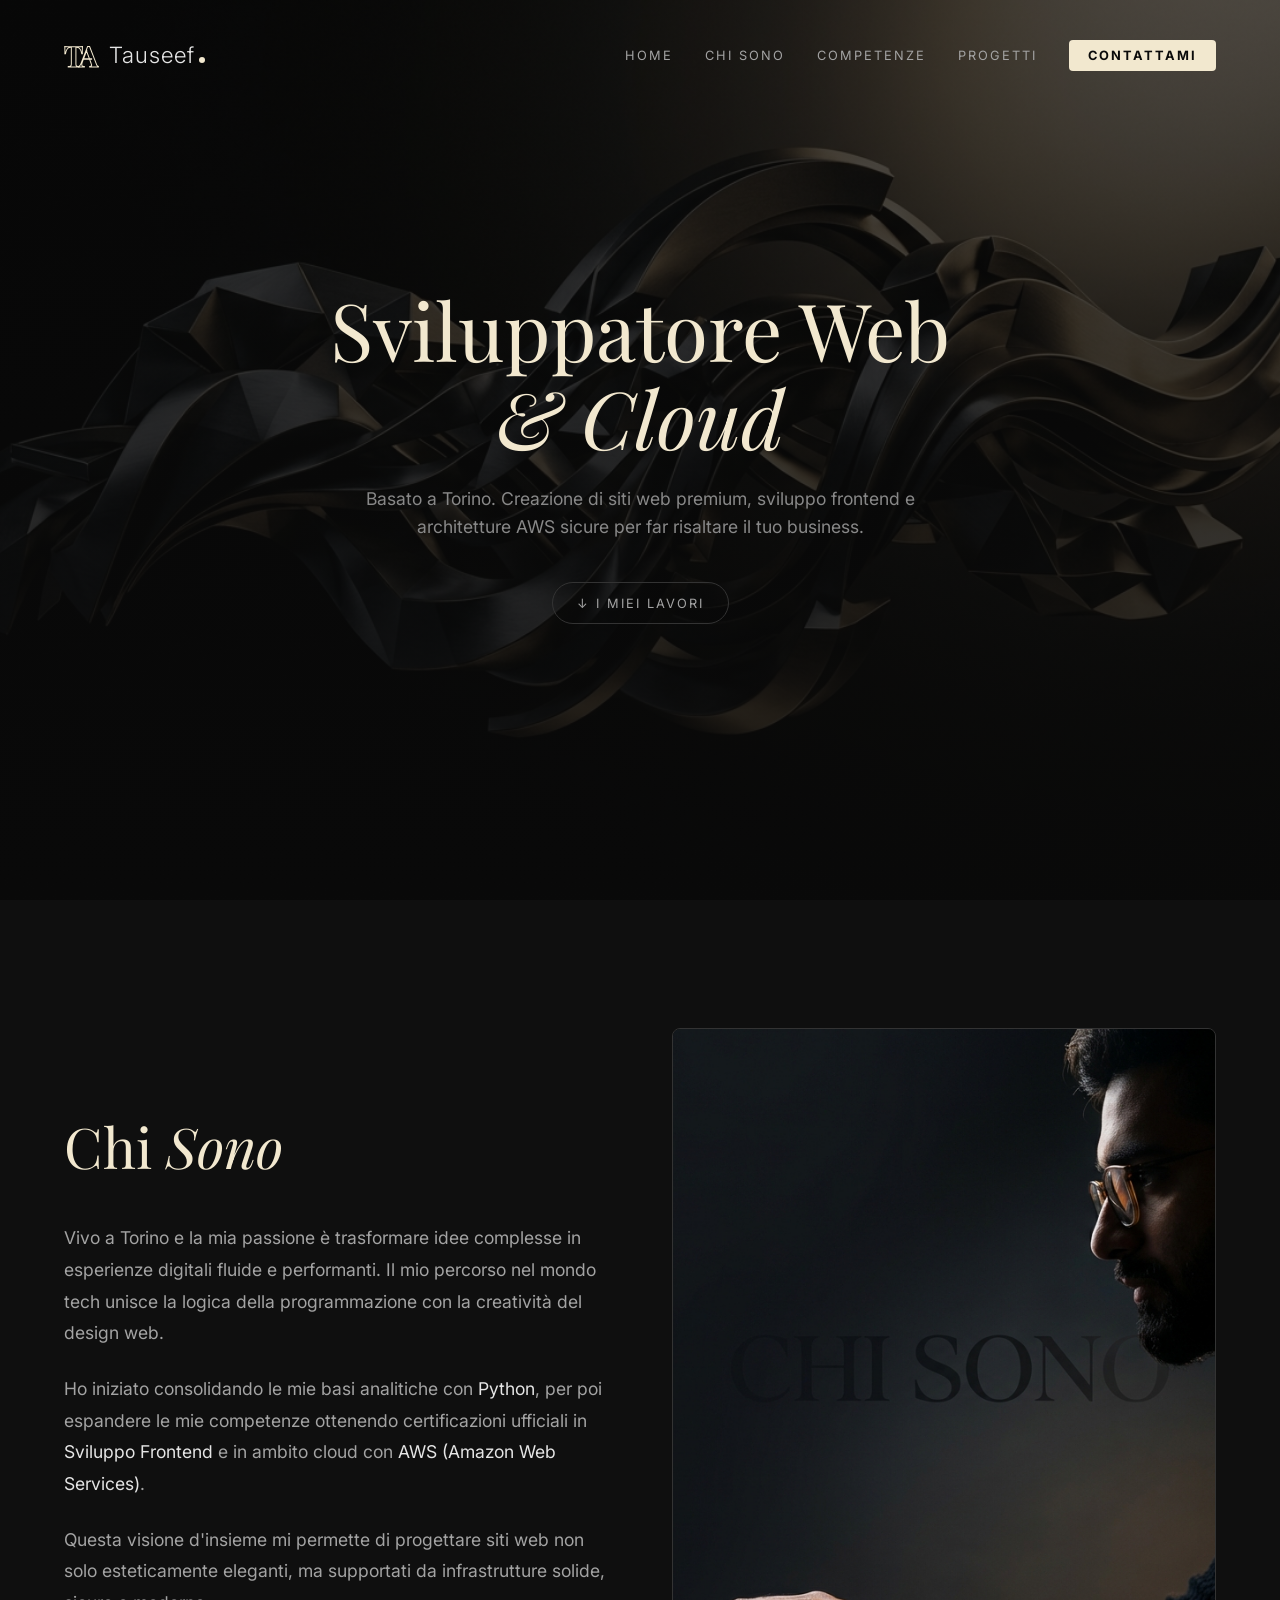
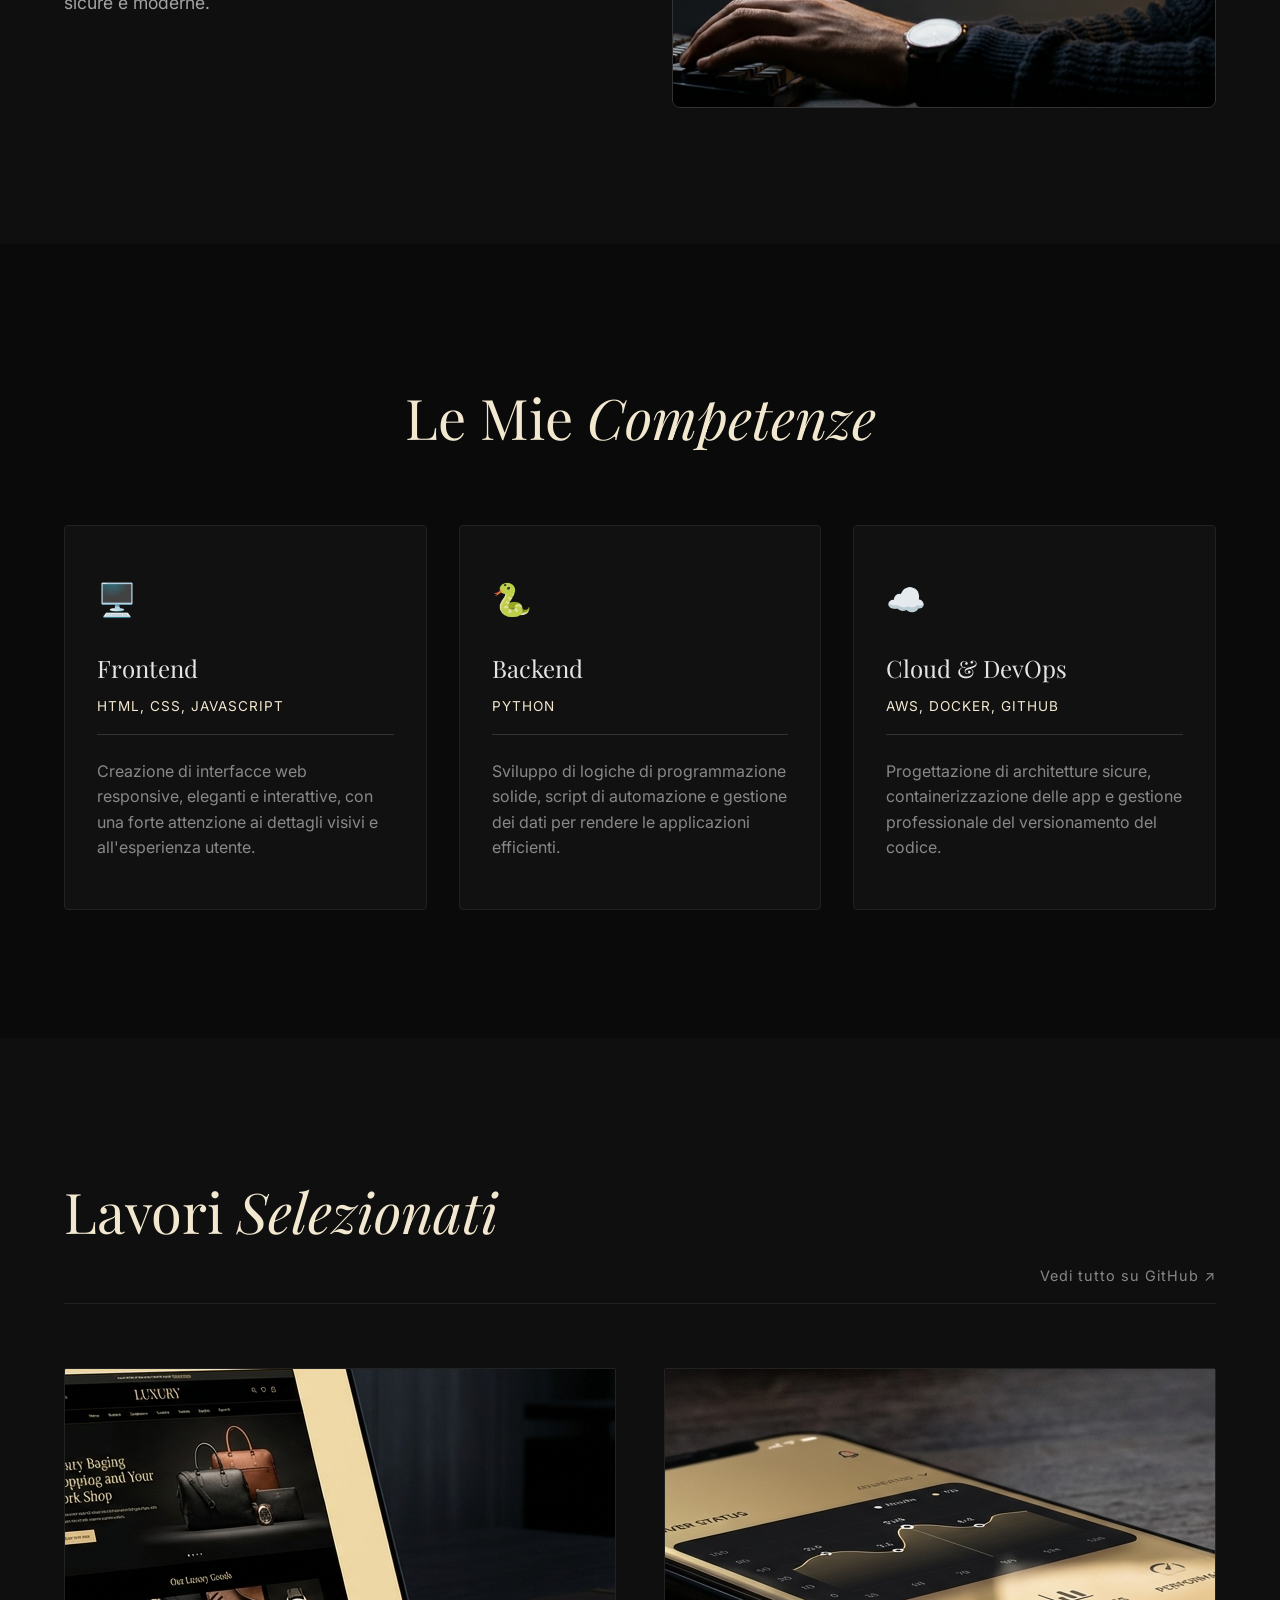
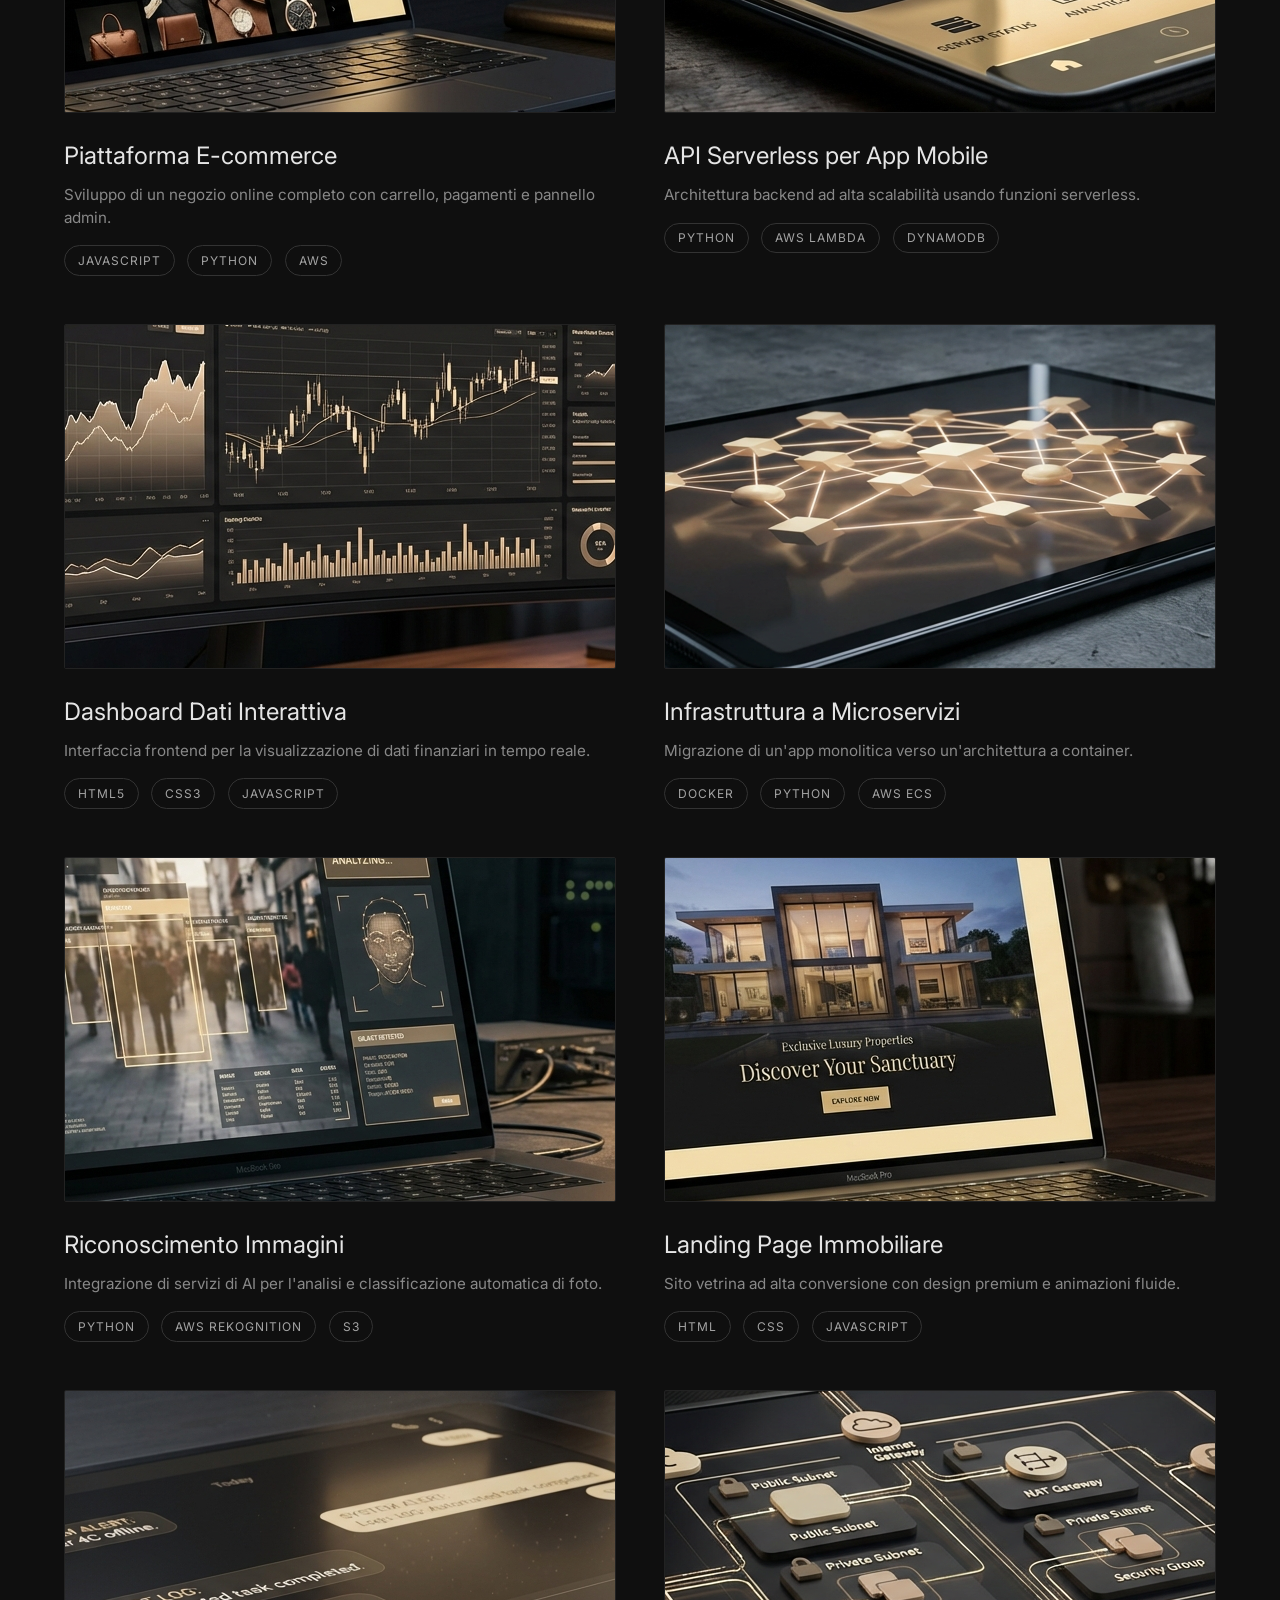
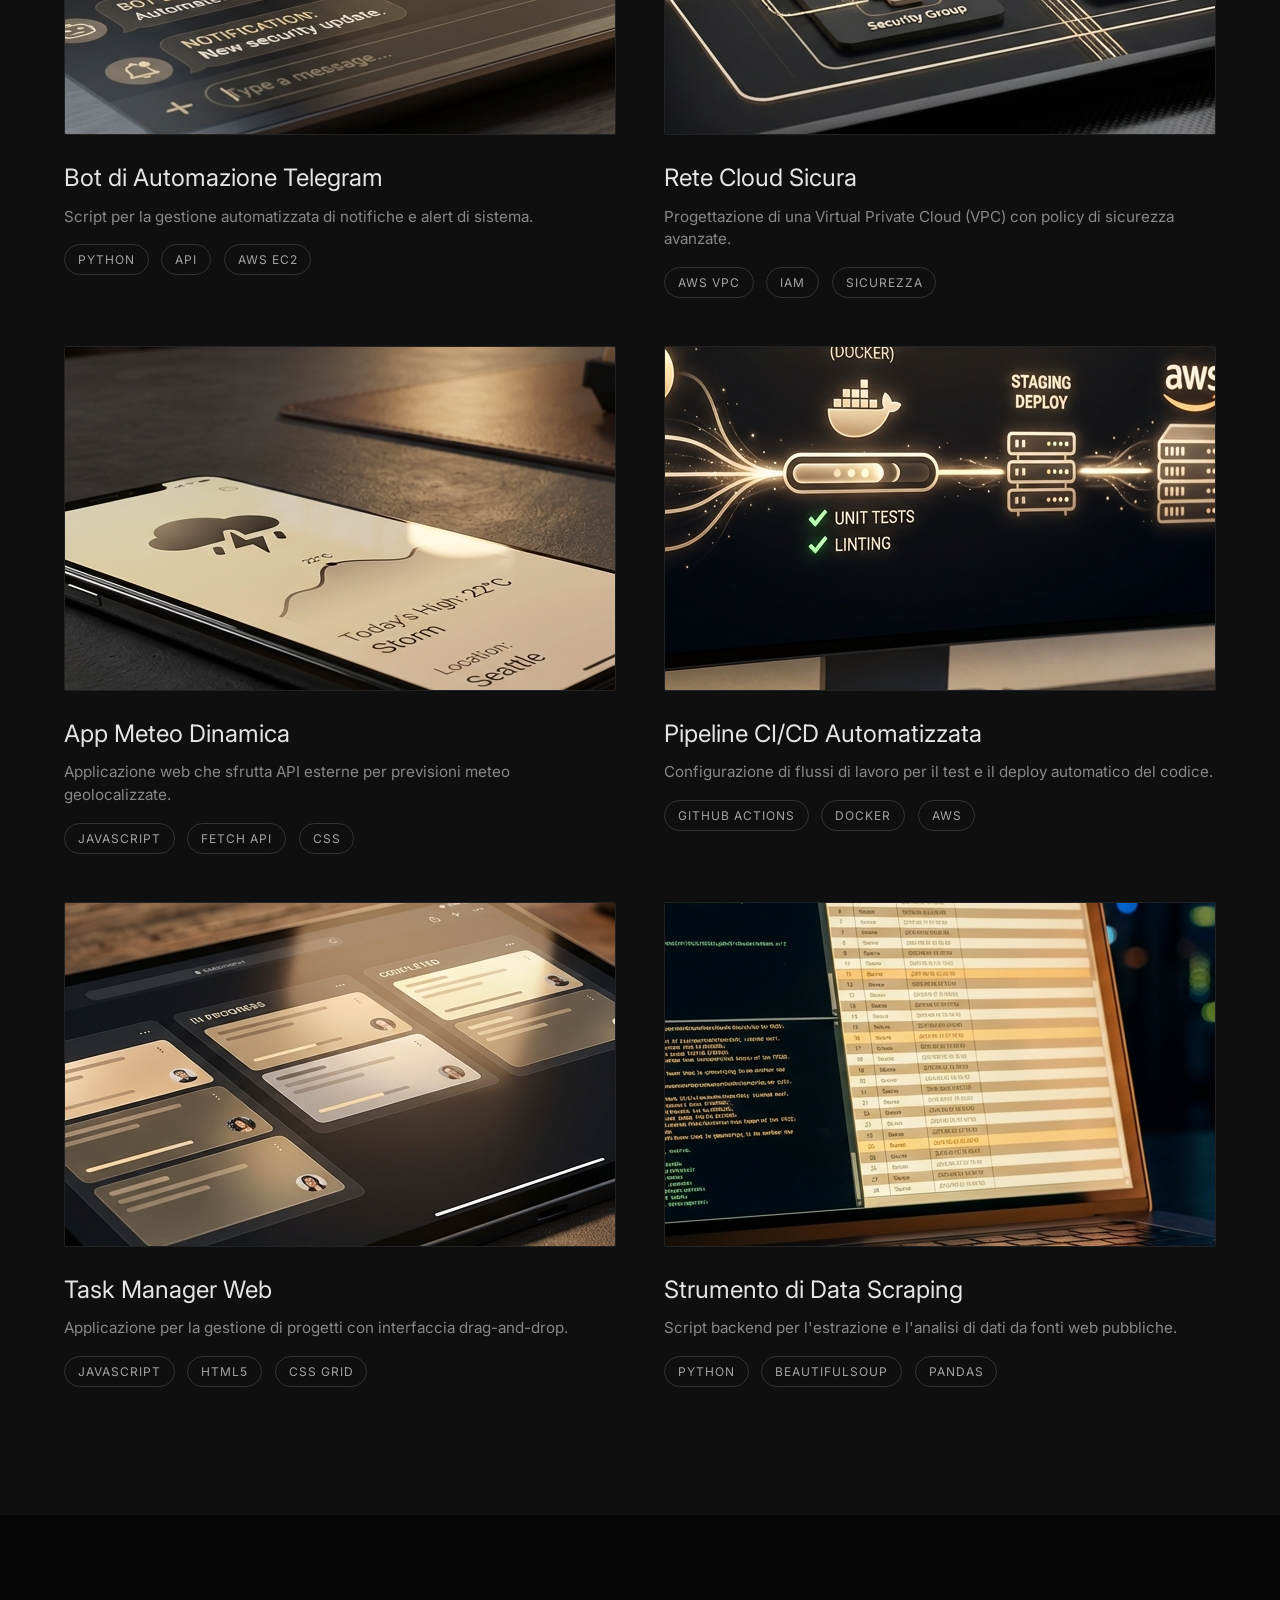
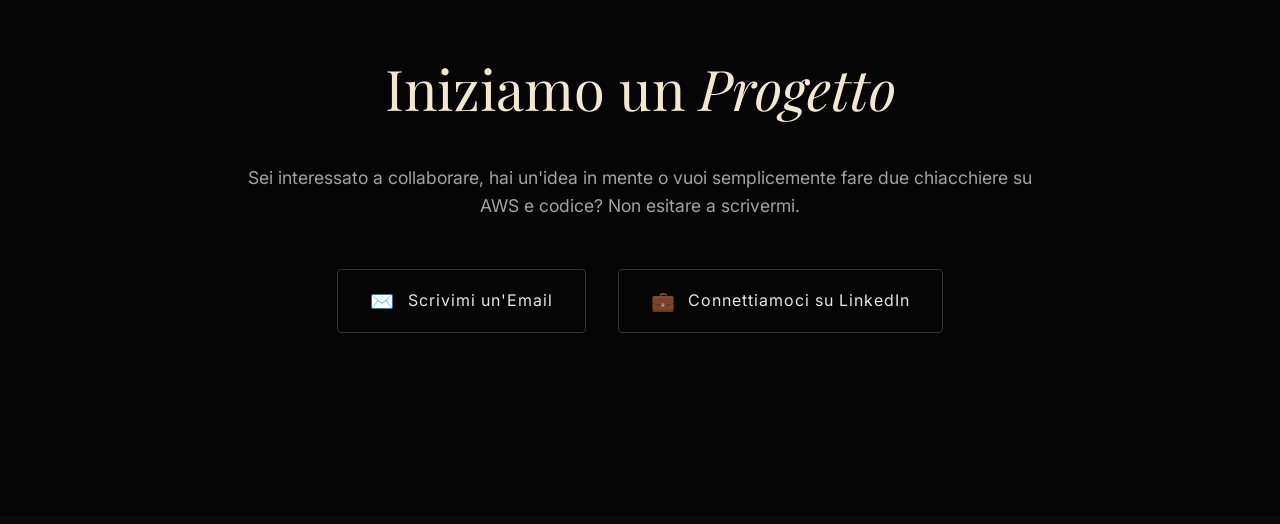
==== index.html @ 71647215 "first commit" ====
<!DOCTYPE html>
<html lang="it">

<head>
    <meta charset="UTF-8">
    <meta name="viewport" content="width=device-width, initial-scale=1.0">
    <title>Portfolio Web & Cloud</title>
    <link
        href="https://fonts.googleapis.com/css2?family=Inter:wght@300;400&family=Playfair+Display:ital,wght@0,400;1,400&display=swap"
        rel="stylesheet">
    <link rel="stylesheet" href="style.css">
</head>

<body>

    <nav class="navbar">
        <a href="#home" class="logo-container">
            <span class="logo-ta">TA</span>
            <span class="logo-name">Tauseef</span>
        </a>
        <ul class="nav-links">
            <li><a href="#home">HOME</a></li>
            <li><a href="#chi-sono">CHI SONO</a></li>
            <li><a href="#competenze">COMPETENZE</a></li>
            <li><a href="#progetti">PROGETTI</a></li>
            <li><a href="#contatti" class="btn-contact">CONTATTAMI</a></li>
        </ul>
    </nav>

    <header id="home" class="hero">
        <div class="hero-content">
            <h1 class="hero-title">Sviluppatore Web <br> <em>& Cloud</em></h1>
            <p class="hero-subtitle">
                Basato a Torino. Creazione di siti web premium, sviluppo frontend e architetture AWS sicure per far
                risaltare il tuo business.
            </p>
            <a href="#progetti" class="scroll-down">↓ I MIEI LAVORI</a>
        </div>
    </header>
    <section id="chi-sono" class="about-section">
        <div class="about-container">
            <div class="about-text reveal">
                <h2 class="section-title">Chi <em>Sono</em></h2>
                <p>
                    Vivo a Torino e la mia passione è trasformare idee complesse in esperienze digitali fluide e
                    performanti. Il mio percorso nel mondo tech unisce la logica della programmazione con la creatività
                    del design web.
                </p>
                <p>
                    Ho iniziato consolidando le mie basi analitiche con <strong>Python</strong>, per poi espandere le
                    mie competenze ottenendo certificazioni ufficiali in <strong>Sviluppo Frontend</strong> e in ambito
                    cloud con <strong>AWS (Amazon Web Services)</strong>.
                </p>
                <p>
                    Questa visione d'insieme mi permette di progettare siti web non solo esteticamente eleganti, ma
                    supportati da infrastrutture solide, sicure e moderne.
                </p>
            </div>
            <div class="about-visual reveal delay-1">
                <img src="images/chisono.jpg" alt="Il mio setup di lavoro" class="profile-image">
            </div>
        </div>
    </section>
    <section id="competenze" class="skills-section">
        <div class="skills-container">
            <h2 class="section-title reveal">Le Mie <em>Competenze</em></h2>

            <div class="skills-grid">
                <div class="skill-card reveal">
                    <div class="skill-icon">🖥️</div>
                    <h3>Frontend</h3>
                    <p>HTML, CSS, JavaScript</p>
                    <span class="skill-desc">Creazione di interfacce web responsive, eleganti e interattive, con una
                        forte attenzione ai dettagli visivi e all'esperienza utente.</span>
                </div>

                <div class="skill-card reveal delay-1">
                    <div class="skill-icon">🐍</div>
                    <h3>Backend</h3>
                    <p>Python</p>
                    <span class="skill-desc">Sviluppo di logiche di programmazione solide, script di automazione e
                        gestione dei dati per rendere le applicazioni efficienti.</span>
                </div>

                <div class="skill-card reveal delay-2">
                    <div class="skill-icon">☁️</div>
                    <h3>Cloud & DevOps</h3>
                    <p>AWS, Docker, GitHub</p>
                    <span class="skill-desc">Progettazione di architetture sicure, containerizzazione delle app e
                        gestione professionale del versionamento del codice.</span>
                </div>
            </div>
        </div>
    </section>
    <section id="progetti" class="projects-section">
        <div class="projects-container">
            <div class="projects-header reveal">
                <h2 class="section-title">Lavori <em>Selezionati</em></h2>
                <a href="https://github.com/tuo-profilo" target="_blank" class="github-link">Vedi tutto su GitHub ↗</a>
            </div>

            <div class="projects-grid">

                <div class="project-card reveal">
                    <div class="project-image">
                        <img src="images/ecomerece.jpg" alt="Piattaforma E-commerce">
                    </div>
                    <div class="project-info">
                        <h3>Piattaforma E-commerce</h3>
                        <p>Sviluppo di un negozio online completo con carrello, pagamenti e pannello admin.</p>
                        <div class="tech-tags">
                            <span>JavaScript</span><span>Python</span><span>AWS</span>
                        </div>
                    </div>
                </div>

                <div class="project-card reveal delay-1">
                    <div class="project-image"> <img src="images/api.jpg" alt="Piattaforma API"></div>
                    <div class="project-info">
                        <h3>API Serverless per App Mobile</h3>
                        <p>Architettura backend ad alta scalabilità usando funzioni serverless.</p>
                        <div class="tech-tags">
                            <span>Python</span><span>AWS Lambda</span><span>DynamoDB</span>
                        </div>
                    </div>
                </div>

                <div class="project-card reveal">
                    <div class="project-image">
                        <img src="images/dashboard-dati.jpg" alt="Mockup Dashboard Dati">
                    </div>
                    <div class="project-info">
                        <h3>Dashboard Dati Interattiva</h3>
                        <p>Interfaccia frontend per la visualizzazione di dati finanziari in tempo reale.</p>
                        <div class="tech-tags">
                            <span>HTML5</span><span>CSS3</span><span>JavaScript</span>
                        </div>
                    </div>
                </div>

                <div class="project-card reveal delay-1">
                    <div class="project-image">
                        <img src="images/Infrastruttura-Microservizi.png" alt="Mockup Infrastruttura Microservizi">
                    </div>
                    <div class="project-info">
                        <h3>Infrastruttura a Microservizi</h3>
                        <p>Migrazione di un'app monolitica verso un'architettura a container.</p>
                        <div class="tech-tags">
                            <span>Docker</span><span>Python</span><span>AWS ECS</span>
                        </div>
                    </div>
                </div>

                <div class="project-card reveal">
                    <div class="project-image">
                        <img src="images/img-ai.jpg" alt="Mockup Riconoscimento Immagini AI">
                    </div>
                    <div class="project-info">
                        <h3>Riconoscimento Immagini</h3>
                        <p>Integrazione di servizi di AI per l'analisi e classificazione automatica di foto.</p>
                        <div class="tech-tags">
                            <span>Python</span><span>AWS Rekognition</span><span>S3</span>
                        </div>
                    </div>
                </div>

                <div class="project-card reveal delay-1">
                    <div class="project-image">
                        <img src="images/landingpage.jpg" alt="Mockup landingpage Immagini AI">
                    </div>
                    <div class="project-info">
                        <h3>Landing Page Immobiliare</h3>
                        <p>Sito vetrina ad alta conversione con design premium e animazioni fluide.</p>
                        <div class="tech-tags">
                            <span>HTML</span><span>CSS</span><span>JavaScript</span>
                        </div>
                    </div>
                </div>

                <div class="project-card reveal">
                    <div class="project-image">
                        <img src="images/telegram.jpg" alt="Mockup telegram Immagini AI">
                    </div>
                    <div class="project-info">
                        <h3>Bot di Automazione Telegram</h3>
                        <p>Script per la gestione automatizzata di notifiche e alert di sistema.</p>
                        <div class="tech-tags">
                            <span>Python</span><span>API</span><span>AWS EC2</span>
                        </div>
                    </div>
                </div>

                <div class="project-card reveal delay-1">
                    <div class="project-image">
                        <img src="images/ReteCloud.png" alt="Mockup landingpage Immagini AI">

                    </div>
                    <div class="project-info">
                        <h3>Rete Cloud Sicura</h3>
                        <p>Progettazione di una Virtual Private Cloud (VPC) con policy di sicurezza avanzate.</p>
                        <div class="tech-tags">
                            <span>AWS VPC</span><span>IAM</span><span>Sicurezza</span>
                        </div>
                    </div>
                </div>

                <div class="project-card reveal">
                    <div class="project-image">
                        <img src="images/weatherapp.jpg" alt="Mockup weatherapp Immagini AI">

                    </div>
                    <div class="project-info">
                        <h3>App Meteo Dinamica</h3>
                        <p>Applicazione web che sfrutta API esterne per previsioni meteo geolocalizzate.</p>
                        <div class="tech-tags">
                            <span>JavaScript</span><span>Fetch API</span><span>CSS</span>
                        </div>
                    </div>
                </div>

                <div class="project-card reveal delay-1">
                    <div class="project-image">                        
                        <img src="images/pipeline.jpg" alt="Mockup pipeline Immagini AI">
</div>
                    <div class="project-info">
                        <h3>Pipeline CI/CD Automatizzata</h3>
                        <p>Configurazione di flussi di lavoro per il test e il deploy automatico del codice.</p>
                        <div class="tech-tags">
                            <span>GitHub Actions</span><span>Docker</span><span>AWS</span>
                        </div>
                    </div>
                </div>

                <div class="project-card reveal">
                    <div class="project-image">
                                                <img src="images/taskmanager.jpg" alt="Mockup taskmanager Immagini AI">

                    </div>
                    <div class="project-info">
                        <h3>Task Manager Web</h3>
                        <p>Applicazione per la gestione di progetti con interfaccia drag-and-drop.</p>
                        <div class="tech-tags">
                            <span>JavaScript</span><span>HTML5</span><span>CSS Grid</span>
                        </div>
                    </div>
                </div>

                <div class="project-card reveal delay-1">
                    <div class="project-image">                                                
                        <img src="images/StrumentoDataScraping.jpg" alt="Mockup taskmanager Immagini AI">
</div>
                    <div class="project-info">
                        <h3>Strumento di Data Scraping</h3>
                        <p>Script backend per l'estrazione e l'analisi di dati da fonti web pubbliche.</p>
                        <div class="tech-tags">
                            <span>Python</span><span>BeautifulSoup</span><span>Pandas</span>
                        </div>
                    </div>
                </div>

            </div>
        </div>
    </section>
    <footer id="contatti" class="contact-section">
        <div class="contact-container reveal">
            <h2 class="section-title">Iniziamo un <em>Progetto</em></h2>
            <p class="contact-subtitle">
                Sei interessato a collaborare, hai un'idea in mente o vuoi semplicemente fare due chiacchiere su AWS e
                codice? Non esitare a scrivermi.
            </p>

            <div class="contact-links">
                <a href="mailto:tuaemail@esempio.com" class="contact-btn">
                    <span class="icon">✉️</span> Scrivimi un'Email
                </a>
                <a href="https://linkedin.com/in/tuo-profilo" target="_blank" class="contact-btn">
                    <span class="icon">💼</span> Connettiamoci su LinkedIn
                </a>
            </div>
        </div>

        <div class="footer-bottom reveal delay-1">
            <p>&copy; 2026 [Tuo Nome]. Sviluppato a Torino. Tutti i diritti riservati.</p>
        </div>
    </footer>
    <script src="script.js"></script>
</body>

</html>
---- style.css ----
/* Reset and Base Styles */
* {
    margin: 0;
    padding: 0;
    box-sizing: border-box;
}

body {
    background-color: #0a0a0a; /* Deep dark background */
    color: #e5e5e5; /* Off-white text */
    font-family: 'Inter', sans-serif;
    line-height: 1.6;
}

/* Typography */
h1, h2, h3 {
    font-family: 'Playfair Display', serif;
    font-weight: 400;
    color: #f2e8cf; /* Soft gold/beige for headings */
}

/* Navigation */
.navbar {
    display: flex;
    justify-content: space-between;
    align-items: center;
    padding: 2rem 5%;
    position: absolute;
    width: 100%;
    top: 0;
}

/* --- Logo Animato (Pure CSS) --- */
.logo-container {
    display: flex;
    align-items: center;
    gap: 0.8rem;
    text-decoration: none;
    /* Evita che il testo venga selezionato per sbaglio */
    user-select: none; 
}

/* Il Monogramma "TA" */
.logo-ta {
    font-family: 'Playfair Display', serif;
    font-size: 1.8rem;
    font-weight: bold;
    color: transparent;
    /* Crea un effetto contorno trasparente */
    -webkit-text-stroke: 1px #f2e8cf; 
    position: relative;
    letter-spacing: -2px;
}

/* L'animazione di riempimento del monogramma */
.logo-ta::before {
    content: 'TA';
    position: absolute;
    left: 0;
    top: 0;
    color: #f2e8cf; /* Si riempie di oro */
    width: 0%; /* Parte invisibile */
    overflow: hidden;
    /* Animazione fluida quando ci passi sopra */
    transition: width 0.6s cubic-bezier(0.25, 1, 0.5, 1); 
}

/* Quando il mouse passa sul logo, la "TA" si colora */
.logo-container:hover .logo-ta::before {
    width: 100%; 
}

/* Il tuo nome completo */
.logo-name {
    font-family: 'Inter', sans-serif;
    font-size: 1.4rem;
    font-weight: 300;
    color: #e5e5e5;
    letter-spacing: 1px;
    display: flex;
    align-items: baseline;
}

/* Il Punto Dorato Pulsante (Senza usare immagini!) */
.logo-name::after {
    content: '';
    display: inline-block;
    width: 6px;
    height: 6px;
    background-color: #f2e8cf;
    border-radius: 50%;
    margin-left: 4px;
    /* Richiama l'animazione creata qui sotto */
    animation: pulseGlow 2s infinite; 
}

/* Animazione del battito/bagliore */
@keyframes pulseGlow {
    0% {
        transform: scale(0.95);
        box-shadow: 0 0 0 0 rgba(242, 232, 207, 0.7);
    }
    70% {
        transform: scale(1);
        box-shadow: 0 0 0 8px rgba(242, 232, 207, 0);
    }
    100% {
        transform: scale(0.95);
        box-shadow: 0 0 0 0 rgba(242, 232, 207, 0);
    }
}

.nav-links {
    list-style: none;
    display: flex;
    gap: 2rem;
    align-items: center;
}

.nav-links a {
    text-decoration: none;
    color: #a3a3a3;
    font-size: 0.8rem;
    letter-spacing: 2px;
    transition: color 0.3s ease;
}

.nav-links a:hover {
    color: #f2e8cf;
}

.btn-contact {
    background-color: #f2e8cf;
    color: #0a0a0a !important;
    padding: 0.5rem 1.2rem;
    border-radius: 4px;
    font-weight: bold;
}

/* Hero Section */
/* --- Aggiornamento per la Sezione Hero in style.css --- */
.hero {
    height: 100vh;
    display: flex;
    justify-content: center;
    align-items: center;
    text-align: center;
    
    /* AGGIUNGI QUESTE RIGHE */
    background-image: 
        linear-gradient(rgba(10, 10, 10, 0.7), rgba(10, 10, 10, 0.9)), /* Sfondo scuro per far risaltare il testo */
        url('images/home.png'); /* Il nome del tuo file immagine */
    background-size: cover; /* L'immagine copre tutta la sezione */
    background-position: center; /* L'immagine è centrata */
    background-repeat: no-repeat;
    
    padding: 0 5%;
}

.hero-title {
    font-size: 5rem;
    line-height: 1.1;
    margin-bottom: 1.5rem;
}

.hero-title em {
    font-style: italic;
}

.hero-subtitle {
    max-width: 600px;
    margin: 0 auto 3rem auto;
    color: #888;
    font-size: 1.1rem;
}

.scroll-down {
    text-decoration: none;
    color: #a3a3a3;
    font-size: 0.8rem;
    letter-spacing: 2px;
    border: 1px solid #333;
    padding: 0.8rem 1.5rem;
    border-radius: 30px;
    transition: all 0.3s ease;
}

.scroll-down:hover {
    border-color: #f2e8cf;
    color: #f2e8cf;
}
/* --- Sezione Chi Sono --- */
.about-section {
    padding: 8rem 5%;
    background-color: #0f0f0f; /* Un nero leggermente più chiaro per creare contrasto con la Hero */
}

.about-container {
    max-width: 1200px;
    margin: 0 auto;
    display: grid;
    grid-template-columns: 1fr 1fr;
    gap: 4rem;
    align-items: center;
}

.section-title {
    font-size: 3.5rem;
    margin-bottom: 2rem;
}

.section-title em {
    font-style: italic;
    color: #f2e8cf; /* Il colore dorato/beige */
}

.about-text p {
    color: #a3a3a3;
    font-size: 1.1rem;
    margin-bottom: 1.5rem;
    line-height: 1.8;
}

.about-text strong {
    color: #e5e5e5;
    font-weight: 400;
}

.about-visual {
    position: relative;
}

/* Stile per il riquadro della foto */
/* Stile per l'immagine del profilo */
/* --- Aggiornamento per l'immagine del profilo in style.css --- */
.profile-image {
    width: 100%;
    aspect-ratio: 4/5;
    object-fit: cover;
    border-radius: 8px;
    border: 1px solid #333;
    transition: all 0.4s ease;
    /* Rimuovi il filtro grayscale se l'immagine generata ha già i colori giusti */
    /* filter: grayscale(20%) contrast(110%); */
}

.about-visual:hover .profile-image {
    border-color: #f2e8cf;
    /* filter: grayscale(0%) contrast(100%); */
    box-shadow: 0 10px 30px rgba(0, 0, 0, 0.5);
}

.image-placeholder:hover {
    border-color: #f2e8cf; /* Si illumina quando ci passi sopra col mouse */
}

/* Responsività per i telefoni */
@media (max-width: 768px) {
    .about-container {
        grid-template-columns: 1fr; /* Fa andare il testo sopra e l'immagine sotto sui piccoli schermi */
        text-align: center;
    }
}
/* --- Animazioni allo Scorrimento (Scroll Reveal) --- */
.reveal {
    opacity: 0;
    transform: translateY(40px); /* Starts slightly lower */
    transition: all 0.8s ease-out;
}

.reveal.active {
    opacity: 1;
    transform: translateY(0); /* Slides up into place */
}

/* Optional: Add a slight delay to the image so it appears right after the text */
.delay-1 {
    transition-delay: 0.2s;
}
/* --- Sezione Competenze --- */
.skills-section {
    padding: 8rem 5%;
    background-color: #0a0a0a; /* Torna al nero profondo della Hero */
}

.skills-container {
    max-width: 1200px;
    margin: 0 auto;
    text-align: center;
}

.skills-container .section-title {
    margin-bottom: 4rem;
}

.skills-grid {
    display: grid;
    /* Crea automaticamente colonne responsive */
    grid-template-columns: repeat(auto-fit, minmax(300px, 1fr));
    gap: 2rem;
}

.skill-card {
    background: #111;
    padding: 3rem 2rem;
    border: 1px solid #222; /* Bordo grigio scuro */
    border-radius: 4px;
    transition: all 0.4s ease;
    text-align: left;
}

.skill-card:hover {
    border-color: #f2e8cf; /* Il bordo diventa dorato al passaggio del mouse */
    transform: translateY(-8px); /* La card si solleva leggermente */
    box-shadow: 0 10px 30px rgba(0, 0, 0, 0.5);
}

.skill-icon {
    font-size: 2rem;
    margin-bottom: 1.5rem;
    color: #f2e8cf;
}

.skill-card h3 {
    font-family: 'Playfair Display', serif; /* Font elegante per i titoli delle card */
    font-size: 1.5rem;
    color: #e5e5e5;
    margin-bottom: 0.5rem;
}

.skill-card p {
    color: #f2e8cf;
    font-size: 0.85rem;
    font-family: 'Inter', sans-serif;
    letter-spacing: 1px;
    text-transform: uppercase;
    margin-bottom: 1.5rem;
    border-bottom: 1px solid #333;
    padding-bottom: 1rem;
}

.skill-desc {
    color: #888;
    font-size: 1rem;
    line-height: 1.6;
    display: block;
}

/* Helper per far apparire la terza card per ultima */
.delay-2 {
    transition-delay: 0.4s;
}
/* --- Sezione Progetti (Selected Work) --- */
.projects-section {
    padding: 8rem 5%;
    background-color: #0f0f0f; /* Leggero stacco dal nero della sezione precedente */
}

.projects-container {
    max-width: 1200px;
    margin: 0 auto;
}

.projects-header {
    display: flex;
    justify-content: space-between;
    align-items: flex-end;
    margin-bottom: 4rem;
    border-bottom: 1px solid #222;
    padding-bottom: 1rem;
}

.github-link {
    color: #888;
    text-decoration: none;
    font-size: 0.9rem;
    letter-spacing: 1px;
    transition: color 0.3s ease;
}

.github-link:hover {
    color: #f2e8cf;
}

.projects-grid {
    display: grid;
    grid-template-columns: repeat(auto-fit, minmax(450px, 1fr));
    gap: 3rem;
}

.project-card {
    background: transparent;
    transition: transform 0.4s ease;
}

.project-card:hover {
    transform: translateY(-10px);
}


.project-image {
    width: 100%;
    aspect-ratio: 16/10;
    background: linear-gradient(to bottom right, #1a1a1a, #050505);
    border: 1px solid #222;
    margin-bottom: 1.5rem;
    display: flex;
    justify-content: center;
    align-items: center;
    color: #444;
    font-size: 0.9rem;
    overflow: hidden;
    position: relative;
    border-radius: 2px;
}

/* Effetto overlay sull'immagine al passaggio del mouse */
.project-card:hover .project-image::after {
    content: '';
    position: absolute;
    top: 0; left: 0; width: 100%; height: 100%;
    background: rgba(242, 232, 207, 0.05); /* Leggero riflesso dorato */
    pointer-events: none;
}

.project-info h3 {
    font-family: 'Inter', sans-serif;
    font-size: 1.5rem;
    color: #e5e5e5;
    margin-bottom: 0.5rem;
    font-weight: 400;
}

.project-info p {
    color: #888;
    font-size: 0.95rem;
    margin-bottom: 1rem;
    line-height: 1.5;
}

.tech-tags {
    display: flex;
    gap: 0.8rem;
    flex-wrap: wrap;
}

.tech-tags span {
    font-size: 0.75rem;
    color: #a3a3a3;
    border: 1px solid #333;
    padding: 0.3rem 0.8rem;
    border-radius: 20px;
    letter-spacing: 1px;
    text-transform: uppercase;
}

/* Responsività per i telefoni */
@media (max-width: 768px) {
    .projects-grid {
        grid-template-columns: 1fr; /* Una colonna sui telefoni */
    }
    .projects-header {
        flex-direction: column;
        align-items: flex-start;
        gap: 1rem;
    }
}
/* --- Sezione Contatti (Footer) --- */
.contact-section {
    padding: 8rem 5% 2rem 5%;
    background-color: #050505; /* Il nero più scuro per la chiusura della pagina */
    text-align: center;
}

.contact-container {
    max-width: 800px;
    margin: 0 auto 6rem auto;
}

.contact-subtitle {
    color: #a3a3a3;
    font-size: 1.1rem;
    margin-bottom: 3rem;
    line-height: 1.6;
}

.contact-links {
    display: flex;
    justify-content: center;
    gap: 2rem;
    flex-wrap: wrap; /* Permette ai pulsanti di andare a capo sui telefoni */
}

.contact-btn {
    display: flex;
    align-items: center;
    gap: 0.8rem;
    padding: 1rem 2rem;
    background: transparent;
    border: 1px solid #333;
    border-radius: 4px;
    text-decoration: none;
    color: #e5e5e5;
    font-size: 1rem;
    letter-spacing: 1px;
    transition: all 0.3s ease;
}

.contact-btn:hover {
    border-color: #f2e8cf;
    color: #f2e8cf;
    transform: translateY(-4px); /* Si solleva leggermente al passaggio del mouse */
    box-shadow: 0 10px 20px rgba(242, 232, 207, 0.05); /* Leggero bagliore */
}

.contact-btn .icon {
    font-size: 1.2rem;
}

.footer-bottom {
    border-top: 1px solid #1a1a1a;
    padding-top: 2rem;
    color: #555;
    font-size: 0.85rem;
    letter-spacing: 1px;
}

/* Responsività per i telefoni */
@media (max-width: 600px) {
    .contact-links {
        flex-direction: column;
        gap: 1rem;
    }
}
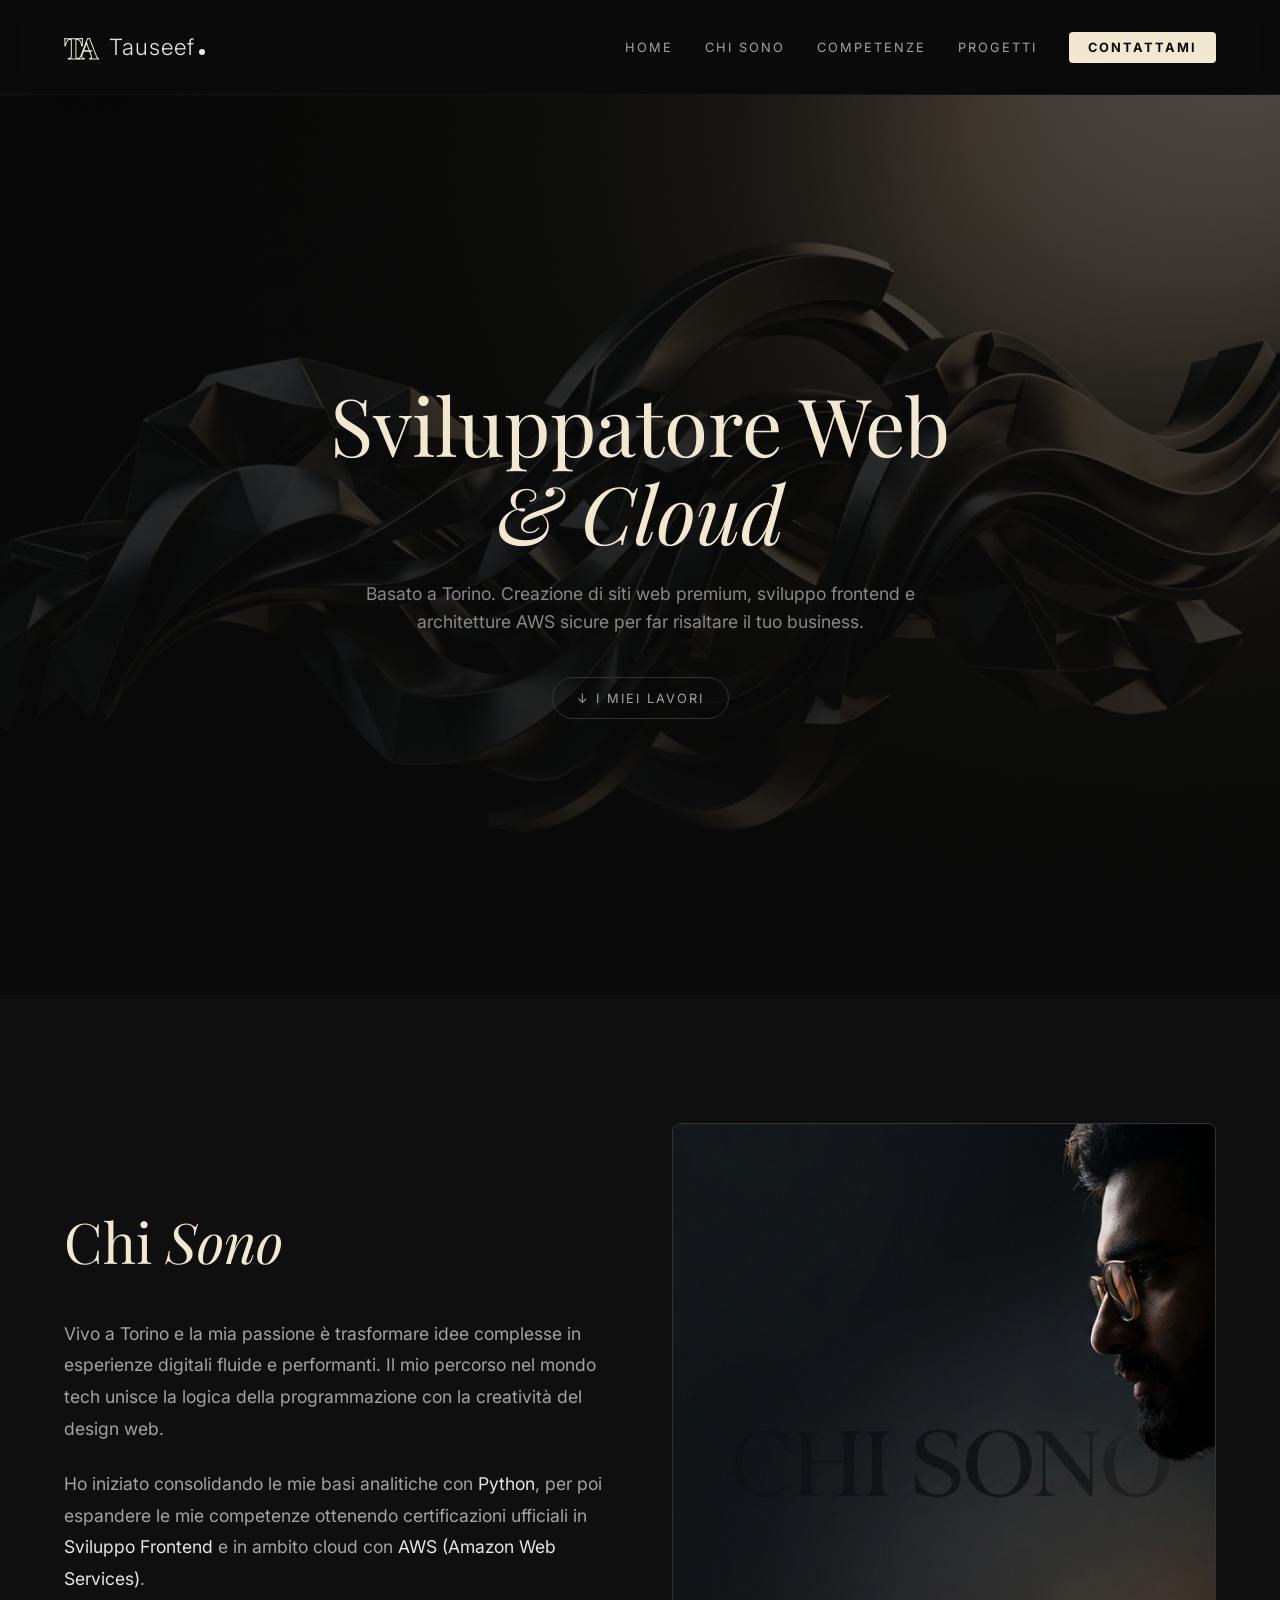
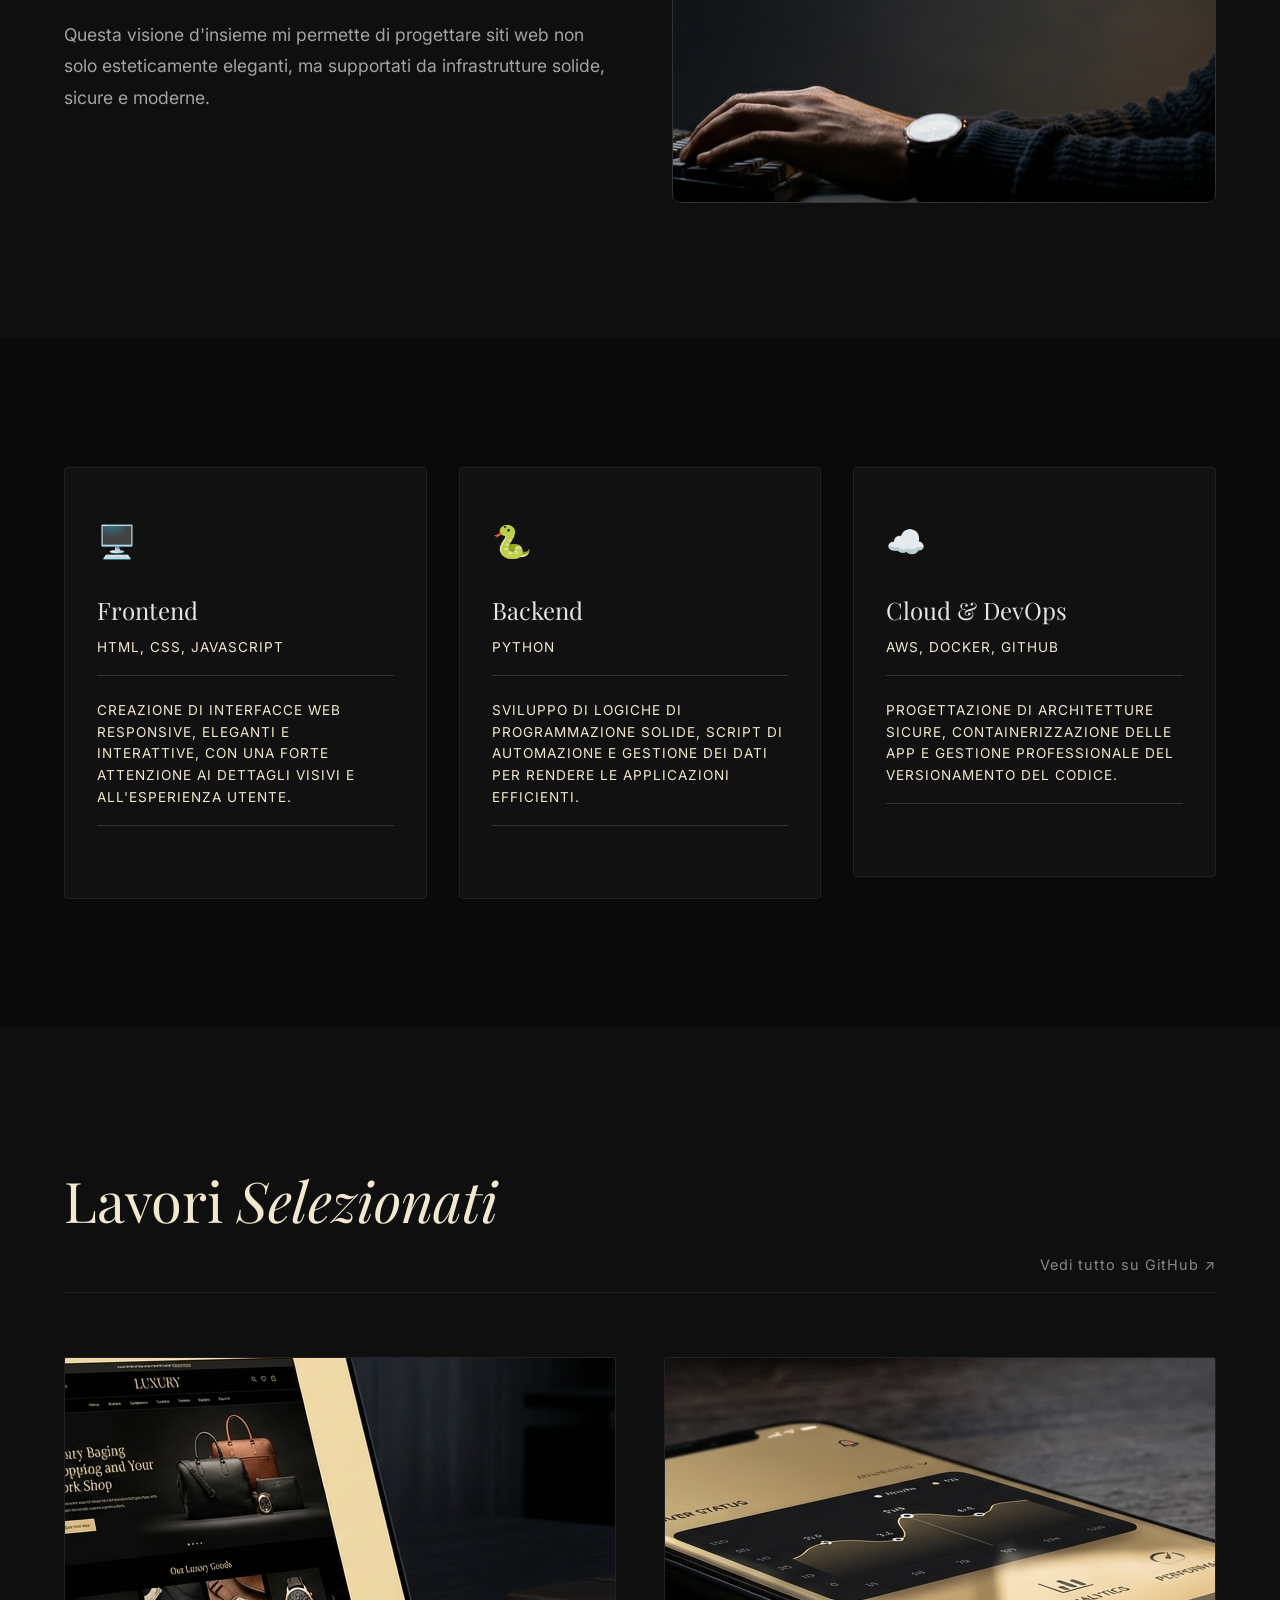
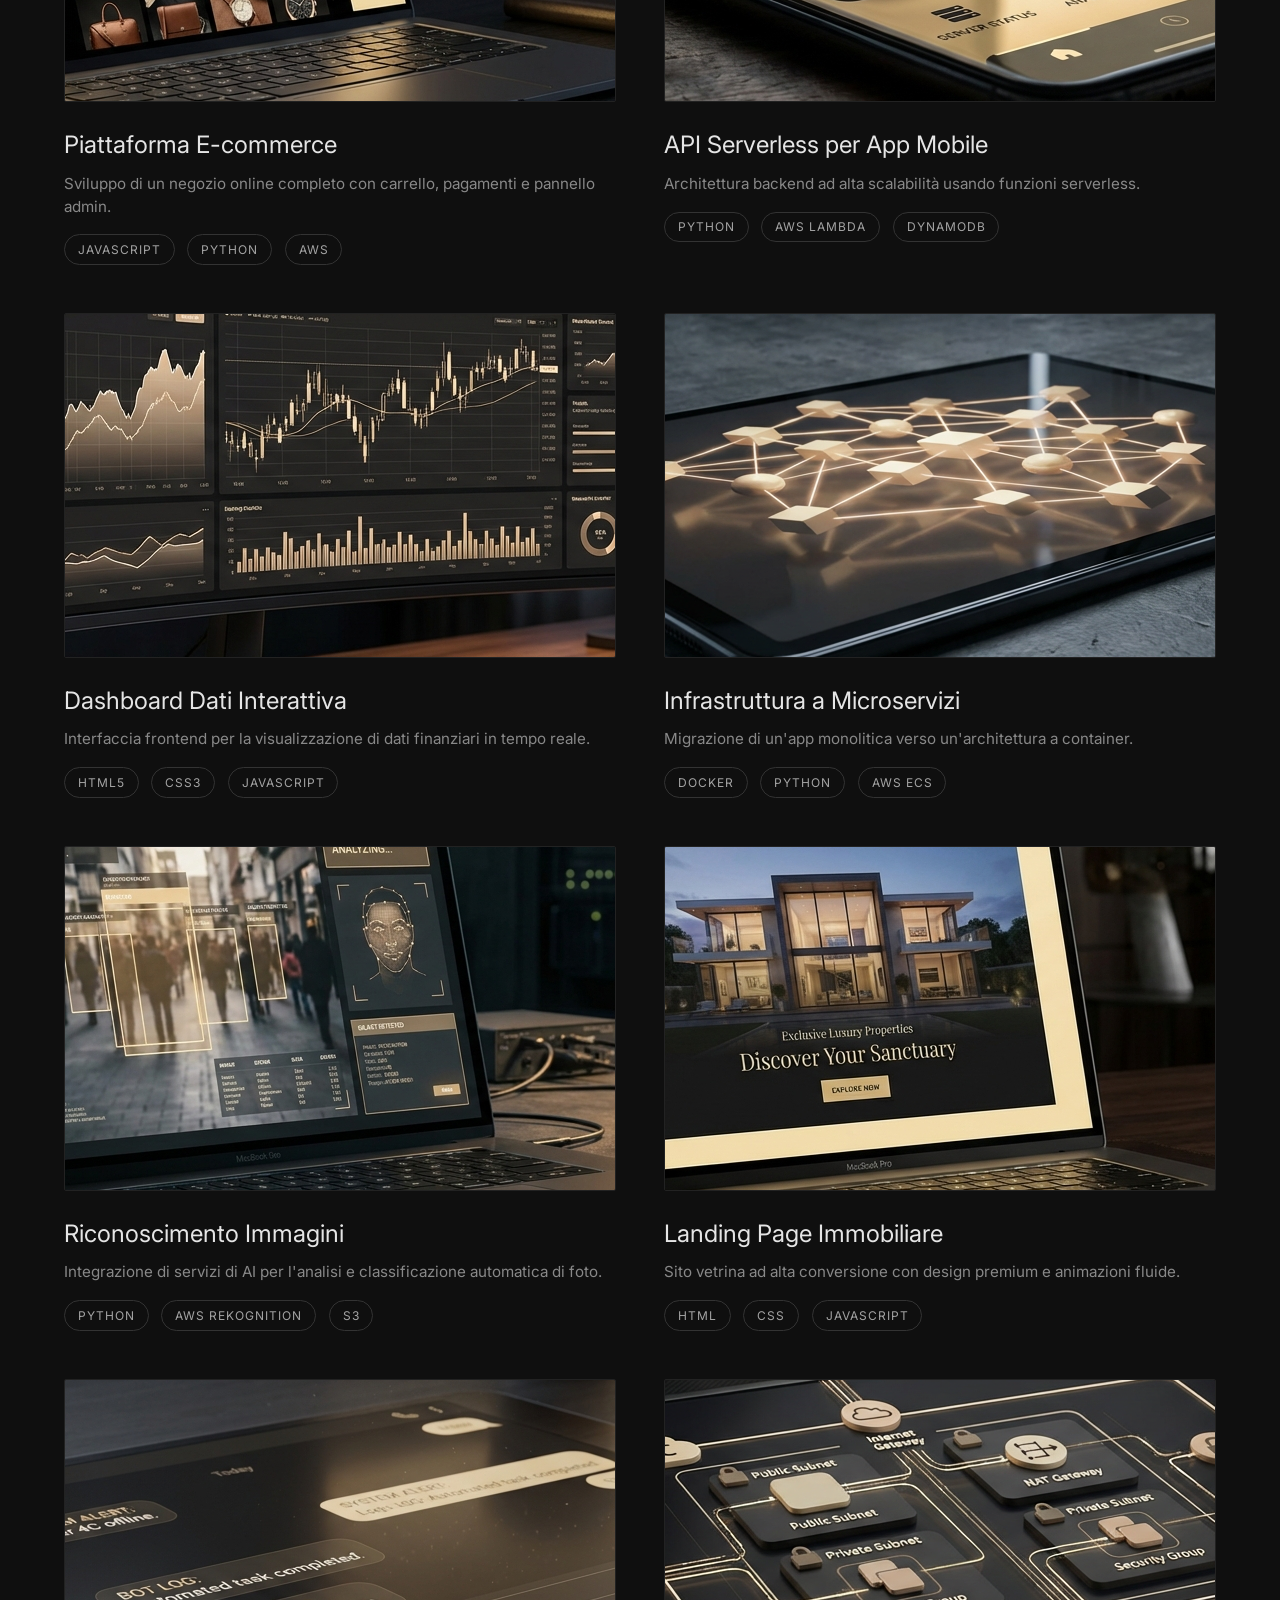
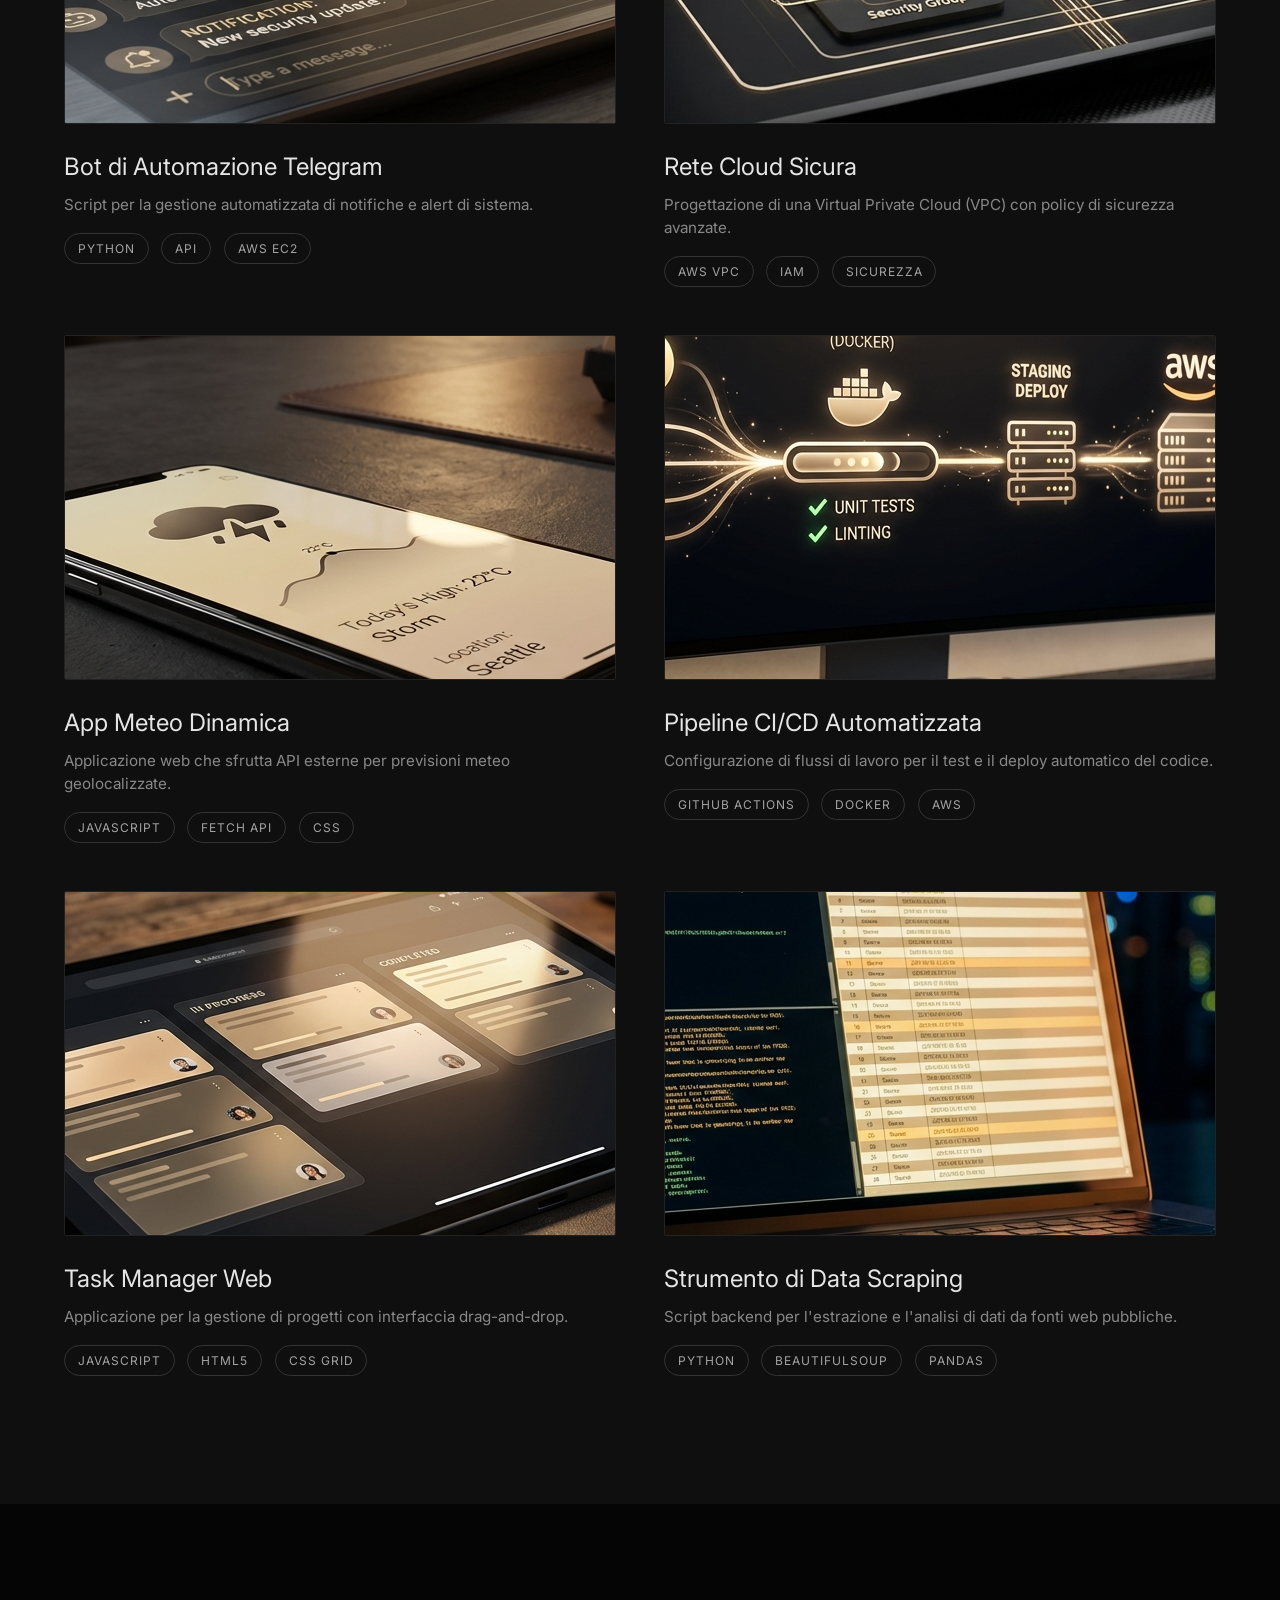
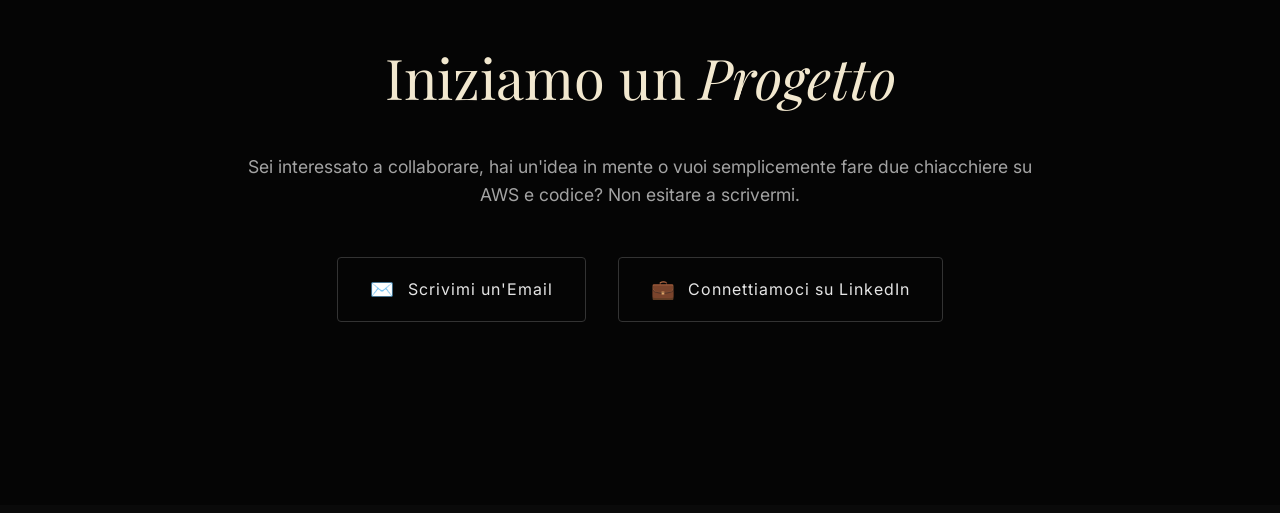
==== commit f0568c67: "added links" ====
--- a/index.html
+++ b/index.html
@@ -62,35 +62,36 @@
         </div>
     </section>
     <section id="competenze" class="skills-section">
-        <div class="skills-container">
-            <h2 class="section-title reveal">Le Mie <em>Competenze</em></h2>
-
-            <div class="skills-grid">
-                <div class="skill-card reveal">
-                    <div class="skill-icon">🖥️</div>
-                    <h3>Frontend</h3>
-                    <p>HTML, CSS, JavaScript</p>
-                    <span class="skill-desc">Creazione di interfacce web responsive, eleganti e interattive, con una
-                        forte attenzione ai dettagli visivi e all'esperienza utente.</span>
-                </div>
-
-                <div class="skill-card reveal delay-1">
-                    <div class="skill-icon">🐍</div>
-                    <h3>Backend</h3>
-                    <p>Python</p>
-                    <span class="skill-desc">Sviluppo di logiche di programmazione solide, script di automazione e
-                        gestione dei dati per rendere le applicazioni efficienti.</span>
-                </div>
-
-                <div class="skill-card reveal delay-2">
-                    <div class="skill-icon">☁️</div>
-                    <h3>Cloud & DevOps</h3>
-                    <p>AWS, Docker, GitHub</p>
-                    <span class="skill-desc">Progettazione di architetture sicure, containerizzazione delle app e
-                        gestione professionale del versionamento del codice.</span>
-                </div>
-            </div>
-        </div>
+        <div class="skills-grid">
+                
+                <a href="front-end.html" class="card-link-wrapper">
+                    <div class="skill-card reveal">
+                        <div class="skill-icon">🖥️</div>
+                        <h3>Frontend</h3>
+                        <p class="skill-tags">HTML, CSS, JAVASCRIPT</p>
+                        <p class="skill-desc">Creazione di interfacce web responsive, eleganti e interattive, con una forte attenzione ai dettagli visivi e all'esperienza utente.</p>
+                    </div>
+                </a>
+
+                <a href="back-end.html" class="card-link-wrapper">
+                    <div class="skill-card reveal delay-1">
+                        <div class="skill-icon">🐍</div>
+                        <h3>Backend</h3>
+                        <p class="skill-tags">PYTHON</p>
+                        <p class="skill-desc">Sviluppo di logiche di programmazione solide, script di automazione e gestione dei dati per rendere le applicazioni efficienti.</p>
+                    </div>
+                </a>
+
+                <a href="cloud.html" class="card-link-wrapper">
+                    <div class="skill-card reveal delay-2">
+                        <div class="skill-icon">☁️</div>
+                        <h3>Cloud & DevOps</h3>
+                        <p class="skill-tags">AWS, DOCKER, GITHUB</p>
+                        <p class="skill-desc">Progettazione di architetture sicure, containerizzazione delle app e gestione professionale del versionamento del codice.</p>
+                    </div>
+                </a>
+
+            </div>
     </section>
     <section id="progetti" class="projects-section">
         <div class="projects-container">
--- a/style.css
+++ b/style.css
@@ -20,14 +20,29 @@
 }
 
 /* Navigation */
-.navbar {
+/* --- Barra di Navigazione Sticky --- */
+nav {
+    /* Mantiene la barra incollata in cima */
+    position: sticky;
+    top: 0;
+    
+    /* Assicura che la barra stia SEMPRE sopra le immagini e il testo (livello superiore) */
+    z-index: 9999; 
+    
+    /* Effetto Vetro Scuro Premium */
+    background-color: rgba(10, 10, 10, 0.85); /* Nero leggermente trasparente */
+    backdrop-filter: blur(12px); /* Crea l'effetto sfocato per gli elementi che passano sotto */
+    -webkit-backdrop-filter: blur(12px); /* Supporto per Safari */
+    
+    /* Una linea dorata quasi invisibile per separare la navbar dal contenuto */
+    border-bottom: 1px solid rgba(242, 232, 207, 0.05); 
+    
+    /* Le tue regole esistenti per l'allineamento dovrebbero rimanere qui, ad esempio: */
     display: flex;
     justify-content: space-between;
     align-items: center;
-    padding: 2rem 5%;
-    position: absolute;
-    width: 100%;
-    top: 0;
+    padding: 1.5rem 5%;
+    transition: all 0.3s ease;
 }
 
 /* --- Logo Animato (Pure CSS) --- */
@@ -282,6 +297,24 @@
     padding: 8rem 5%;
     background-color: #0a0a0a; /* Torna al nero profondo della Hero */
 }
+/* --- Wrapper per rendere le Card cliccabili --- */
+/* --- Wrapper per rendere le Card cliccabili --- */
+.card-link-wrapper {
+    text-decoration: none; 
+    color: inherit; 
+    display: block; 
+    cursor: pointer; 
+    position: relative; /* Fondamentale */
+    z-index: 10; /* Questo porta il link "sopra" tutto il resto! */
+    height: 100%;
+}
+
+/* Assicurati che l'animazione hover funzioni anche sul link */
+.card-link-wrapper:hover .skill-card {
+    border-color: #f2e8cf;
+    transform: translateY(-5px);
+    box-shadow: 0 10px 30px rgba(242, 232, 207, 0.05);
+}
 
 .skills-container {
     max-width: 1200px;
@@ -531,4 +564,88 @@
         flex-direction: column;
         gap: 1rem;
     }
+}
+/* =========================================
+   STILI PER LE SOTTO-PAGINE (Frontend, Backend, Cloud)
+   ========================================= */
+
+.page-header {
+    padding: 12rem 5% 4rem 5%; /* Spazio extra in cima per la navbar sticky */
+    text-align: center;
+    background-color: #0a0a0a;
+}
+
+.page-header-container {
+    max-width: 800px;
+    margin: 0 auto;
+}
+
+.back-link {
+    display: inline-block;
+    color: #888;
+    text-decoration: none;
+    font-size: 0.9rem;
+    letter-spacing: 1px;
+    margin-bottom: 2rem;
+    transition: color 0.3s ease;
+}
+
+.back-link:hover {
+    color: #f2e8cf; /* Diventa oro al passaggio del mouse */
+}
+
+.page-title {
+    font-family: 'Playfair Display', serif;
+    font-size: 3.5rem;
+    color: #e5e5e5;
+    margin-bottom: 1.5rem;
+}
+
+.page-title em {
+    color: #f2e8cf;
+    font-style: italic;
+}
+
+.page-subtitle {
+    color: #a3a3a3;
+    font-size: 1.2rem;
+    line-height: 1.6;
+}
+
+.tech-stack-section {
+    padding: 4rem 5% 8rem 5%;
+    background-color: #0f0f0f;
+    text-align: center;
+}
+
+.tech-stack-container h2 {
+    color: #e5e5e5;
+    font-family: 'Inter', sans-serif;
+    font-size: 1.5rem;
+    margin-bottom: 2rem;
+}
+
+.tech-tags-large {
+    display: flex;
+    justify-content: center;
+    flex-wrap: wrap;
+    gap: 1rem;
+    max-width: 800px;
+    margin: 0 auto;
+}
+
+.tech-tag {
+    padding: 0.8rem 1.5rem;
+    background-color: #1a1a1a;
+    border: 1px solid #333;
+    border-radius: 30px;
+    color: #f2e8cf;
+    font-size: 1rem;
+    transition: all 0.3s ease;
+}
+
+.tech-tag:hover {
+    border-color: #f2e8cf;
+    background-color: rgba(242, 232, 207, 0.05);
+    transform: translateY(-3px);
 }
